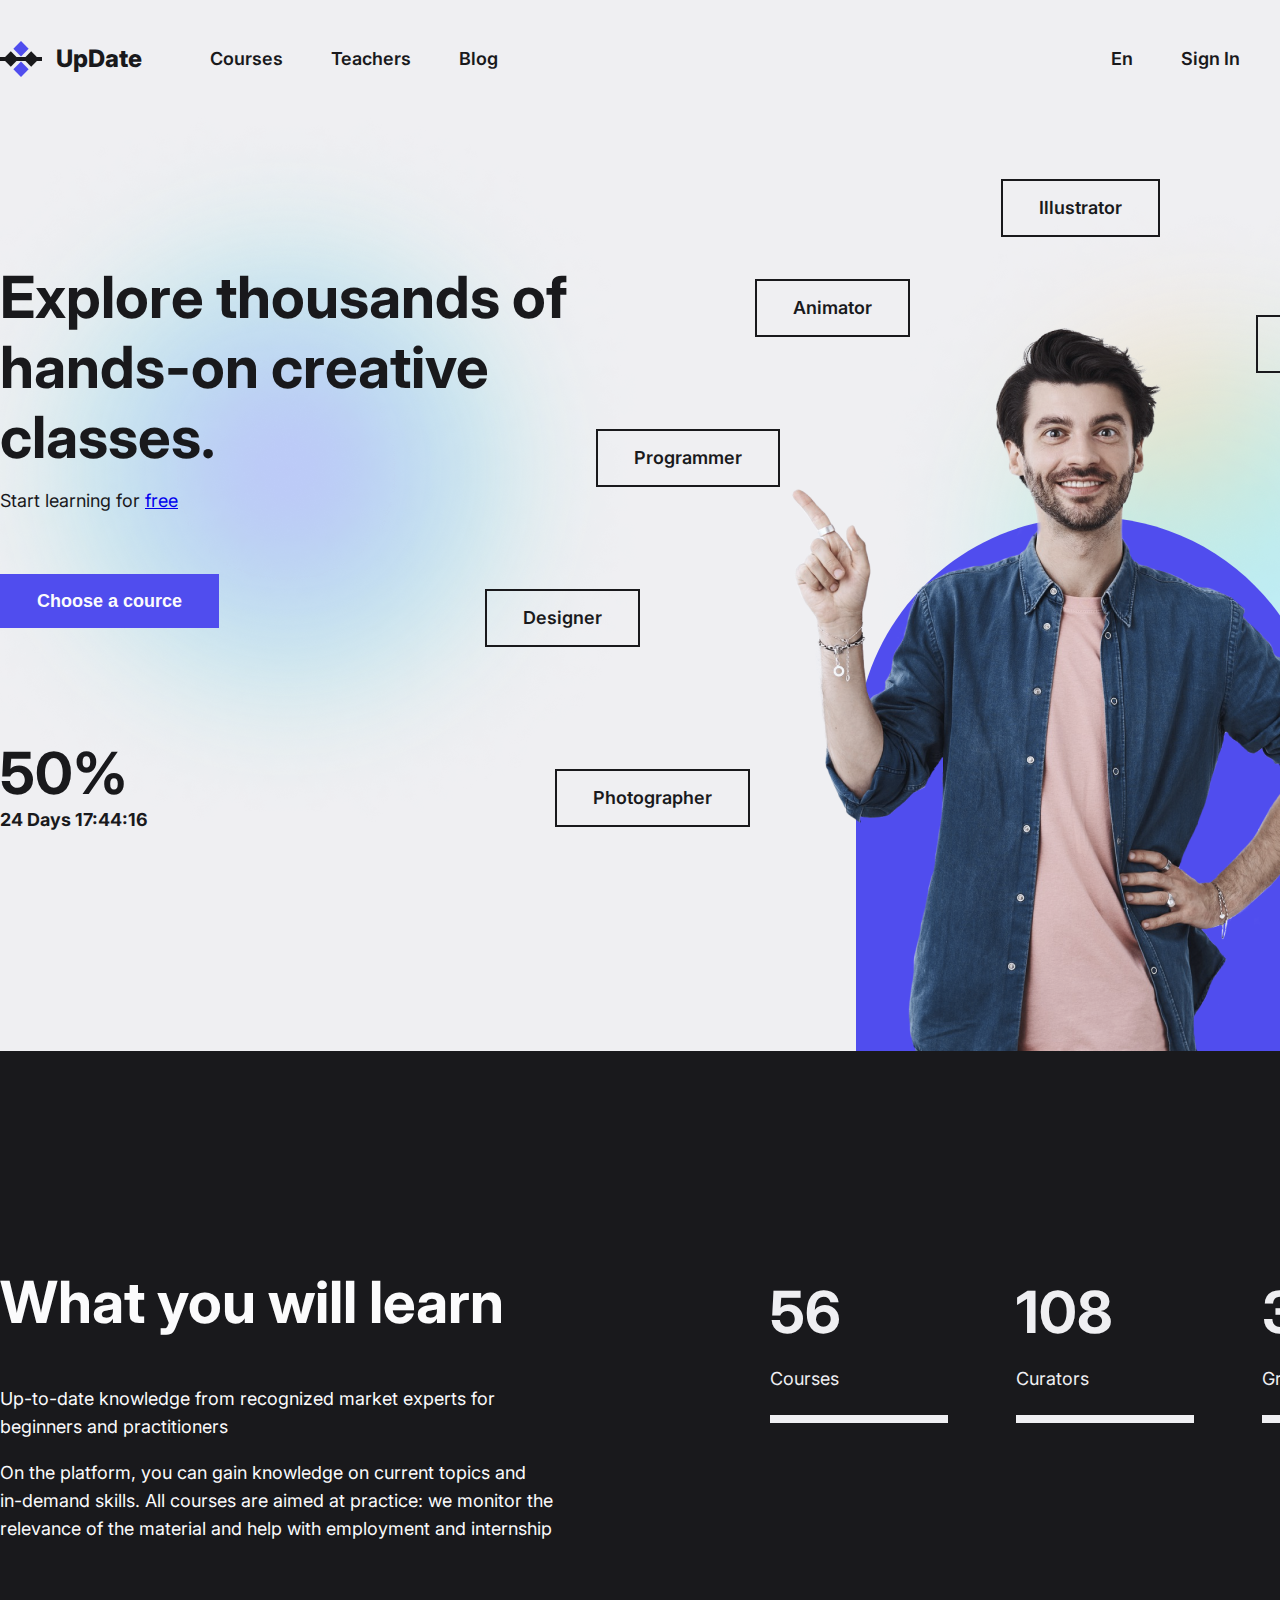
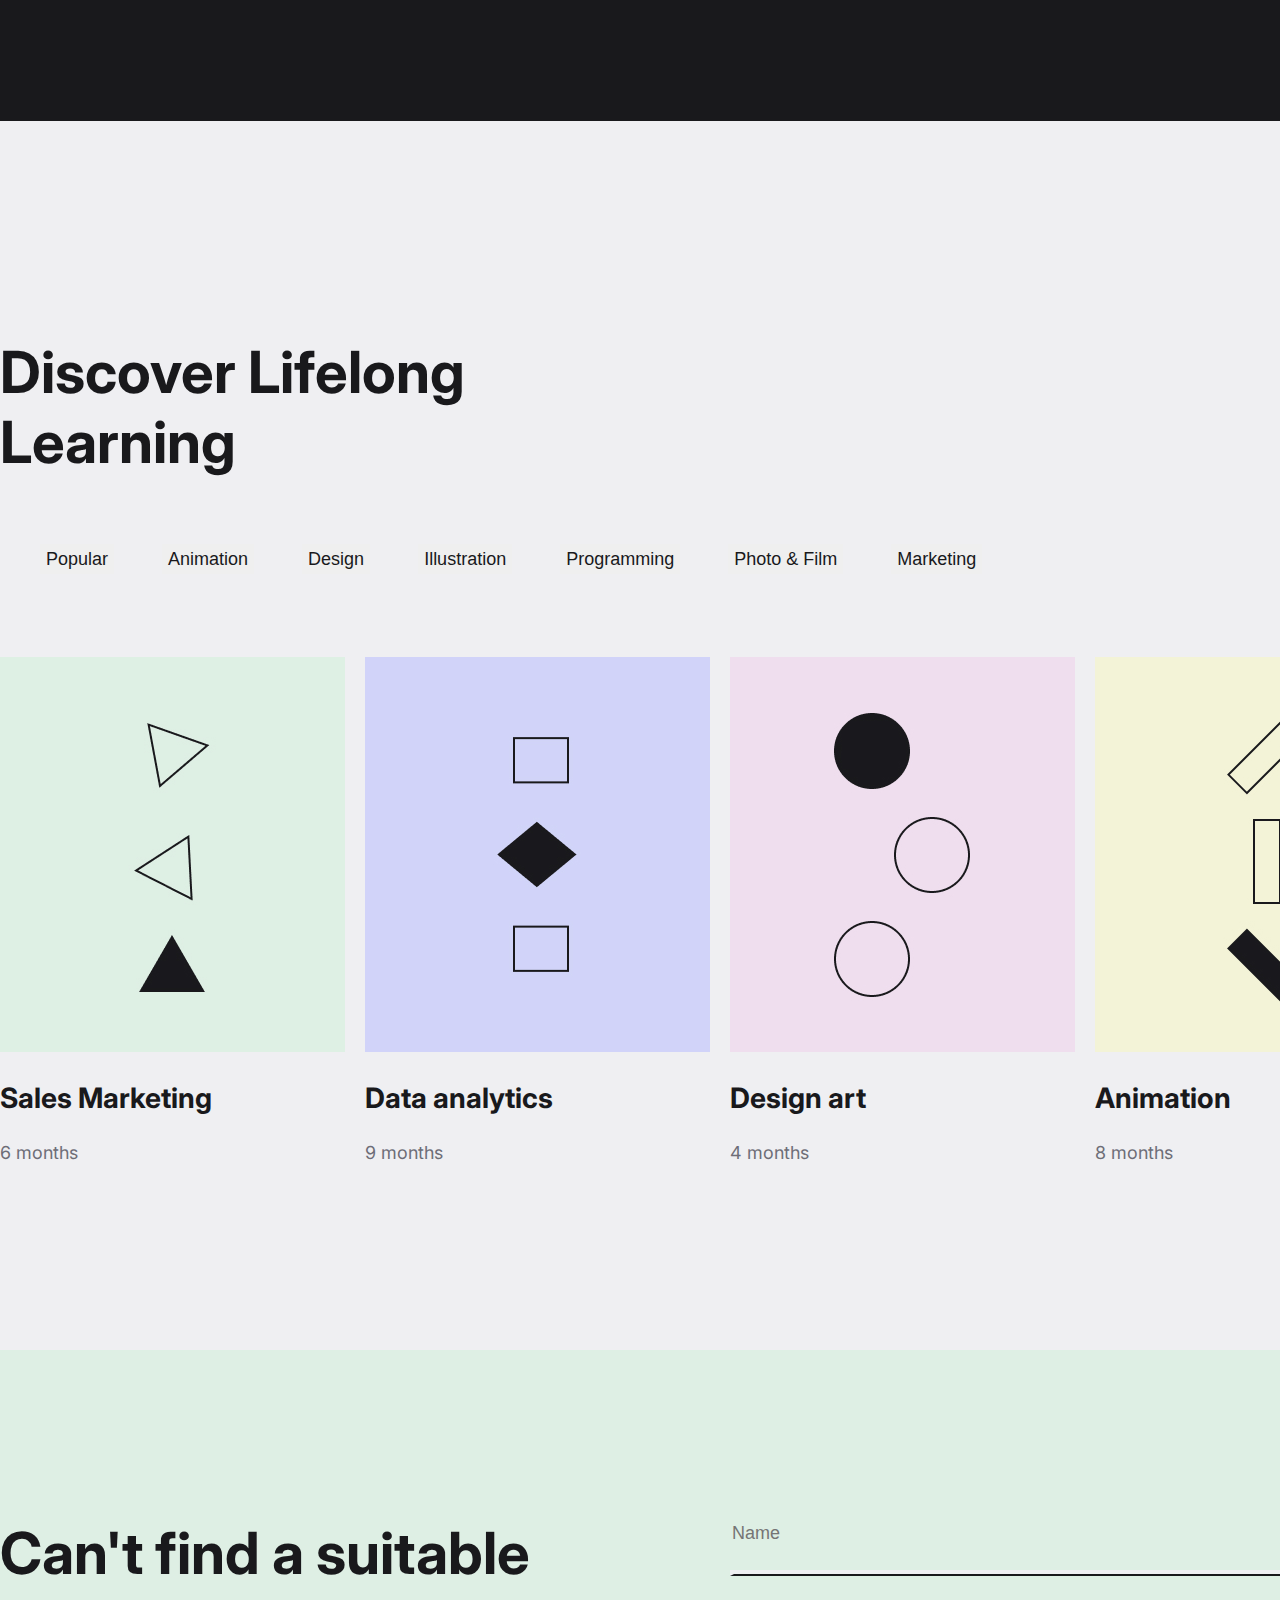
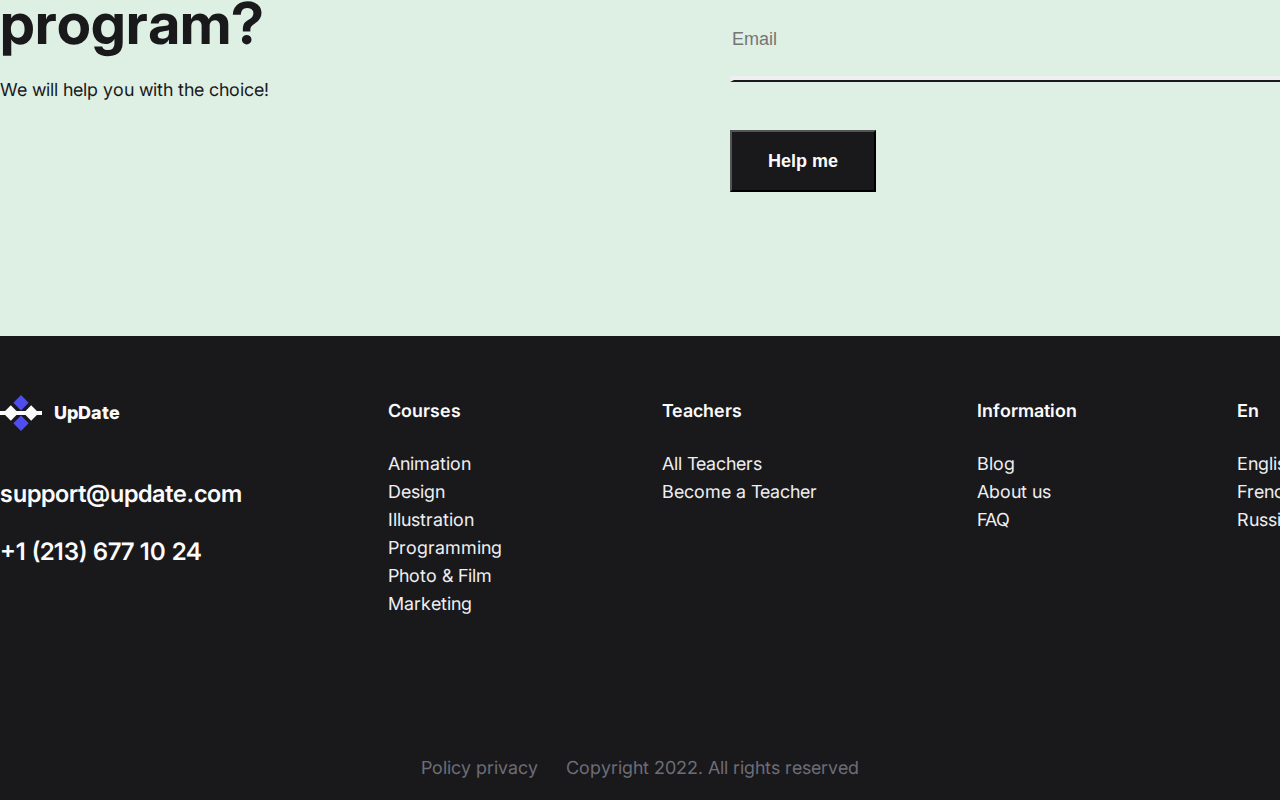
==== index.html @ d8fbc421 "lesson" ====
<!doctype html>
<html lang="en">
<head>
    <meta charset="UTF-8">
    <meta name="viewport"
          content="width=device-width, user-scalable=no, initial-scale=1.0, maximum-scale=1.0, minimum-scale=1.0">
    <meta http-equiv="X-UA-Compatible" content="ie=edge">
    <link rel="preconnect" href="https://fonts.googleapis.com">
    <link rel="preconnect" href="https://fonts.gstatic.com" crossorigin>
    <link href="https://fonts.googleapis.com/css2?family=Inter:opsz,wght@14..32,100..900&display=swap" rel="stylesheet">
    <link rel="stylesheet" href="css/style.css">
    <title>Document</title>
</head>
<body>
<header class="container header">
    <div class="header__box">
        <a class="logo" href="index.html">
            <img src="./img/logo_.svg" alt="logo">
            UpDate
        </a>
        <nav class="nav">
            <ul class="nav__list">
                <li>
                    <a class="nav__list__link" href="#">Courses</a>
                </li>
                <li>
                    <a class="nav__list__link" href="#">Teachers</a>
                </li>
                <li>
                    <a class="nav__list__link" href="#">Blog</a>
                </li>
            </ul>

        </nav>
    </div>
    <div class="btn__box">
        <a class="btn__box__link" href="#">En</a>
        <a class="btn__box__link" href="#">Sign In</a>
        <a class="btn__box__btn" href="#">Trial free</a>
    </div>


</header>
<main>
    <section class="offer container">
        <div class="offer__holder">
            <h1 class="offer__title">Explore thousands of hands-on creative classes.</h1>
            <p class="offer__description">Start learning for <a href="#">free</a></p>
            <button class="button">Choose a cource</button>
            <p class="offer__sale">50%</p>
            <p class="offer__time">
                <time>24 Days 17:44:16</time>
            </p>
        </div>
        <ul class="offer__list">
            <li class="offer__marketer offer__list__decor">Marketer</li>
            <li class="offer__illustrator offer__list__decor">Illustrator</li>
            <li class="offer__animator offer__list__decor">Animator</li>
            <li class="offer__programmer offer__list__decor">Programmer</li>
            <li class="offer__designer offer__list__decor">Designer</li>
            <li class="offer__photographer offer__list__decor">Photographer</li>
        </ul>
    </section>

    <section class="container__black">
        <div class="learn container">
            <div class="learn__text">
                <h2 class="learn__title">What you will learn</h2>
                <p class="learn__description1">Up-to-date knowledge from recognized market experts for beginners and
                    practitioners</p>
                <p class="learn__description">On the platform, you can gain knowledge on current topics and
                    <br>in-demand skills. All courses are aimed at practice: we monitor the relevance of the material
                    and
                    help
                    with
                    employment and internship</p>
            </div>
            <div class="learn__counter">
                <div class="learn__counter-item">
                    <p class="learn__counter-number">56</p>
                    <p class="learn__counter-description">Courses</p>
                    <hr>
                </div>
                <div class="learn__counter-item">
                    <p class="learn__counter-number">108</p>
                    <p class="learn__counter-description">Curators</p>
                    <hr>
                </div>
                <div class="learn__counter-item">
                    <p class="learn__counter-number">3 723</p>
                    <p class="learn__counter-description">Graduates</p>
                    <hr>
                </div>
            </div>
        </div>

    </section>
    <section class="discover container">
        <h2 class="discover__title">Discover Lifelong Learning</h2>
        <div class="discover__list">
            <ul class="discover__list-text">
                <li>
                    <button class="discover__btn">Popular</button>
                </li>
                <li>
                    <button class="discover__btn">Animation</button>
                </li>
                <li>
                    <button class="discover__btn">Design</button>
                </li>
                <li>
                    <button class="discover__btn">Illustration</button>
                </li>
                <li>
                    <button class="discover__btn">Programming</button>
                </li>
                <li>
                    <button class="discover__btn">Photo & Film</button>
                </li>
                <li>
                    <button class="discover__btn">Marketing</button>
                </li>
            </ul>
            <a class="discover__btn-more" href="#">See more <img src="./img/see_more.svg" alt="see_more"></a></div>


        <div class="discover__card">
            <article class="discover__card-item"><img class="discover__img" src="./img/image_sales%20marketing.jpg"
                                                      alt="Sales Marketing">
                <h3 class="discover__card-title">Sales Marketing</h3>
                <p class="discover__card-length">6 months</p>
            </article>
            <article class="discover__card-item"><img class="discover__img" src="./img/image_data%20analytics.jpg"
                                                      alt="Data analytics">
                <h3 class="discover__card-title">Data analytics</h3>
                <p class="discover__card-length">9 months</p>
            </article>
            <article class="discover__card-item"><img class="discover__img" src="./img/image_design%20art.jpg"
                                                      alt="Design art">
                <h3 class="discover__card-title">Design art</h3>
                <p class="discover__card-length">4 months</p>
            </article>
            <article class="discover__card-item"><img class="discover__img" src="./img/image_animation%20(1).jpg"
                                                      alt="Animation">
                <h3 class="discover__card-title">Animation </h3>
                <p class="discover__card-length">8 months</p>
            </article>
        </div>
    </section>

    <section class="container__blue">
        <div class="find-program container">
            <div class="find-program__text">
                <h2 class="find-program__title">Can't find a suitable program?</h2>
                <p class="find-program__description">We will help you with the choice!</p>
            </div>

            <form action="https://fom.in.ua/echo" class="find-program__form">
                <label class="label__text" for="name"></label>
                <input class="input__text" type="text" name="name" id="name" placeholder="Name" required>
                <hr class="find__line">
                <label class="label__text" for="email"></label>

                <input class="input__text" type="email" name="email" id="email" placeholder="Email" required>
                <hr class="find__line">
                <button class="find-program__button">Help me</button>
            </form>
        </div>
    </section>
</main>
<footer class="container__black">
    <div class="footer__box container">
        <div class="footer__list">
            <a class="footer__list__logo" href="index.html">
                <img src="./img/logo.svg" style="width: 42px" alt="logo">
                UpDate </a>
            <a class="footer__list__text1" href="mailto:support@update.com">support@update.com</a>
            <a class="footer__list__text2" href="tel:12136771024">+1 (213) 677 10 24</a>
        </div>
        <div class="sitemap">
            <div class="sitemap__about">
                <h6 class="sitemap__title">Courses</h6>
                <ul class="sitemap__list">
                    <li><a class="site__map__text" href="#">Animation</a></li>
                    <li><a class="site__map__text" href="#">Design</a></li>
                    <li><a class="site__map__text" href="#">Illustration</a></li>
                    <li><a class="site__map__text" href="#">Programming</a></li>
                    <li><a class="site__map__text" href="#">Photo & Film</a></li>
                    <li><a class="site__map__text" href="#">Marketing</a></li>
                </ul>
            </div>
            <div class="sitemap__about">
                <h6 class="sitemap__title">Teachers</h6>
                <ul class="sitemap__list">
                    <li><a class="site__map__text" href="#">All Teachers</a></li>
                    <li><a class="site__map__text" href="#">Become a Teacher</a></li>

                </ul>
            </div>
            <div class="sitemap__about">
                <h6 class="sitemap__title">Information</h6>
                <ul class="sitemap__list">
                    <li><a class="site__map__text" href="#">Blog</a></li>
                    <li><a class="site__map__text" href="#">About us</a></li>
                    <li><a class="site__map__text" href="#">FAQ</a></li>
                </ul>
            </div>
            <div class="sitemap__about">
                <h6 class="sitemap__title">En</h6>
                <ul class="sitemap__list">
                    <li><a class="site__map__text" href="#">English</a></li>
                    <li><a class="site__map__text" href="#">French</a></li>
                    <li><a class="site__map__text" href="#">Russian</a></li>
                </ul>
            </div>
        </div>
    </div>
    <div class="copyright">
        <a class="copyright__text" href="#">Policy privacy</a>
        <p class="copyright__text__copy">Copyright 2022. All rights reserved</p>
    </div>

</footer>
</body>
</html>
---- css/style.css ----
body {
    background: #EFEFF2;
    margin: 0;
    color: #19191C;
    font: 400 18px/28px Inter, sans-serif;
}

.container {
    width: 1440px;
    margin: 0 auto;
}

/*header*/
.header {
    display: flex;
    padding: 36px 0 0;
    justify-content: space-between;
}

.header__box {
    display: flex;
    align-items: center;
    gap: 68px;
}

.logo {
    font-weight: 800;
    font-size: 24px;
    line-height: 30px;
    display: flex;
    gap: 14px;
    color: #19191C;
    text-decoration: none;
    align-items: center;
}

.nav__list {
    display: flex;
    list-style: none;
    gap: 48px;
    padding: 0;
    margin: 0;
    font-size: 18px;
    line-height: 22px;
    font-weight: 600;

}

.nav__list__link {
    color: #19191C;
    text-decoration: none;
}

.btn__box {
    display: flex;
    gap: 48px;
    align-items: center;
}

.btn__box__link {
    color: #19191C;
    font-size: 18px;
    line-height: 22px;
    font-weight: 600;
    text-decoration: none;
}

.btn__box__btn {
    background: #19191C;
    color: #EFEFF2;
    padding: 12px 37px;
    font-size: 18px;
    line-height: 22px;
    font-weight: 700;
    text-decoration: none;
}

/*section1*/

.offer {
    display: flex;
    justify-content: space-between;
    align-items: flex-start;
    padding: 0 0 220px;
    background: url("../img/man.png") 100% 100% no-repeat, url("../img/rectangle.svg") 88% 100% no-repeat, url("../img/ellipse2.png") 100% 40% no-repeat;


}

.offer__holder {
    width: 648px;
    background: url("../img/ellipse1.png") 100% 100% no-repeat;
    padding-top: 180px;
}

.offer__title {

    font-size: 58px;
    line-height: 70px;
    font-weight: 700;
    color: #19191C;
    margin: 0 0 18px;
}

.offer__description {
    margin: 0 0 62px;
    font-size: 18px;
    line-height: 22px;
    font-weight: 400;
}

.button {
    color: #FBFBFC;
    background: #504DEE;
    font-size: 18px;
    line-height: 22px;
    font-weight: 700;
    padding: 16px 37px;
    margin: 0 0 110px;
    border: none;
}

.offer__sale {
    color: #19191C;
    font-size: 58px;
    line-height: 71px;
    font-weight: 700;
    margin: 0;
}

.offer__time {
    color: #19191C;
    font-size: 18px;
    line-height: 22px;
    font-weight: 700;
    margin: 0;
}

.offer__list {

    margin-top: 137px;
    list-style: none;
    position: relative;

}

.offer__marketer {
    position: absolute;
    top: 96px;
    right: 30px;


}

.offer__illustrator {
    position: absolute;
    top: -40px;
    right: 280px;
}

.offer__animator {
    position: absolute;
    top: 60px;
    right: 530px;
}

.offer__programmer {
    position: absolute;
    top: 210px;
    right: 660px;
}

.offer__designer {
    position: absolute;
    top: 370px;
    right: 800px;
}

.offer__photographer {
    position: absolute;
    top: 550px;
    right: 690px;
}

.offer__list__decor {
    position: absolute;
    border: 2px solid #19191C;
    padding: 16px 36px;
    color: #19191C;
    font-size: 18px;
    line-height: 22px;
    font-weight: 600;
}

/*section2*/
.learn {
    display: flex;
    justify-content: space-between;
}

.learn__text {
    width: 570px;
    padding-bottom: 160px;
    padding-top: 168px;
}

.learn__title {
    font-size: 58px;
    font-weight: 700;
    line-height: 70px;
    color: #FBFBFC;
}

.learn__description {
    font-size: 18px;
    font-weight: 400;
    line-height: 28px;
    color: #FBFBFC;
}

.learn__description1 {
    font-size: 18px;
    font-weight: 400;
    line-height: 28px;
    color: #FBFBFC;
}

.learn__counter {
    display: flex;
    justify-content: space-between;
    padding-top: 168px;
    gap: 68px;
}

.learn__counter-item {
    width: 178px;
    text-align: left;
}

.learn__counter-number {
    font-size: 58px;
    font-weight: 700;
    line-height: 70px;
    text-align: left;
    color: #EFEFF2;
    margin-bottom: 0;
}

.learn__counter-description {
    color: #EFEFF2;
    font-size: 18px;
    font-weight: 400;
    line-height: 28px;
    text-align: left;
    margin-bottom: 0;

}

hr {
    margin-top: 22px;
    border: 4px solid #EFEFF2;
}

/*3*/
.discover {
    padding-top: 168px;
}

.discover__title {
    width: 594px;
    font-size: 58px;
    font-weight: 700;
    line-height: 70px;
    text-align: left;

}

.discover__list {
    display: flex;
    justify-content: space-between;
    margin-bottom: 65px;

}

.discover__list-text {
    display: flex;
    justify-content: space-between;
    list-style: none;
    align-items: flex-start;
    gap: 48px;

}

.discover__btn {
    color: #19191C;
    font-size: 18px;
    font-weight: 400;
    line-height: 28px;
    text-align: left;
    text-decoration: none;
    border: none;
}

.discover__btn-more {
    display: flex;
    font-size: 18px;
    font-weight: 700;
    line-height: 22px;
    text-align: right;
    color: #19191C;
    align-items: center;
    gap: 18px;
    text-decoration: none;
    border: none;
}

.discover__card {
    display: flex;
    justify-content: space-between;
}

.discover__card-item {
    font-size: 24px;
    font-weight: 700;
    line-height: 26px;
    color: #19191C;
    margin-bottom: 165px;
}

.discover__card-length {
    color: #6D6D77;
    font-size: 18px;
    font-weight: 400;
    line-height: 28px;
    margin-top: 11px;

}

.discover__img {
    height: 395px;
}

.container__blue {
    background-color: #DEEFE4;
}

.find-program {
    padding-top: 168px;
    display: flex;
    justify-content: space-between;
}

.find-program__text {
    width: 800px;
}

.find-program__title {
    font-size: 58px;
    font-weight: 700;
    line-height: 70px;
    margin: 0;
    color: #19191C;
}

.find-program__description {
    color: #19191C;
    font-size: 18px;
    font-weight: 400;
    line-height: 28px;
    text-align: left;
    margin-bottom: 232px;
}

.find-program__form {
    width: 710px;
}

.label__text {
    color: #19191C;
    font-size: 18px;
    font-weight: 400;
    line-height: 28px;

}

.input__text {
    background: none;
    border: none;
    font-size: 18px;
    font-weight: 400;
    line-height: 28px;
    color: #19191C;
}

.find__line {
    border-bottom: 2px solid #19191C;
    width: 710px;
    margin-bottom: 48px;
}

.find-program__button {
    margin-bottom: 20px;
    background: #19191C;
    color: #FBFBFC;
    font-size: 18px;
    font-weight: 700;
    line-height: 22px;
    padding: 18px 36px;
}

/*footer*/
.container__black {
    background-color: #19191C;
    color: #FBFBFC;
}

.footer__box {
    display: flex;
    flex-direction: row;
    justify-content: flex-start;
}


.footer__list__logo {
    display: flex;
    text-decoration: none;
    color: #FBFBFC;
    font-size: 18px;
    font-weight: 800;
    line-height: 22px;
    margin-top: 59px;
    align-items: center;
    gap: 12px;

}

.footer__list__text1 {
    display: flex;
    text-decoration: none;
    color: #FBFBFC;
    font-size: 24px;
    font-weight: 600;
    line-height: 30px;
    margin-top: 48px;
    margin-bottom: 28px;
    margin-right: 146px;
}

.footer__list__text2 {
    text-decoration: none;
    color: #FBFBFC;
    font-size: 24px;
    font-weight: 600;
    line-height: 30px;

}

.sitemap {
    display: flex;
    margin-top: 22px;
    justify-content: space-between;
    gap: 160px

}


.sitemap__title {
    font-size: 18px;
    font-weight: 600;
    line-height: 22px;
    color: #FBFBFC;
    margin-bottom: 28px;
    text-align: start;

}

.sitemap__list {
    list-style: none;
    font-size: 18px;
    line-height: 28px;
    font-weight: 400;
    text-align: start;
    padding: 0;
}

.site__map__text {
    font-size: 18px;
    line-height: 28px;
    font-weight: 400;
    text-decoration: none;
    color: #EFEFF2;
    padding-bottom: 12px;
    text-align: start;

}


.copyright {
    display: flex;
    align-items: center;
    justify-content: center;
    gap: 28px;
    margin-top: 100px;
}

.copyright__text {
    color: #6D6D77;
    font-size: 18px;
    font-weight: 400;
    line-height: 28px;
    text-decoration: none;

}

.copyright__text__copy {
    color: #6D6D77;
    font-size: 18px;
    font-weight: 400;
    line-height: 28px;
}
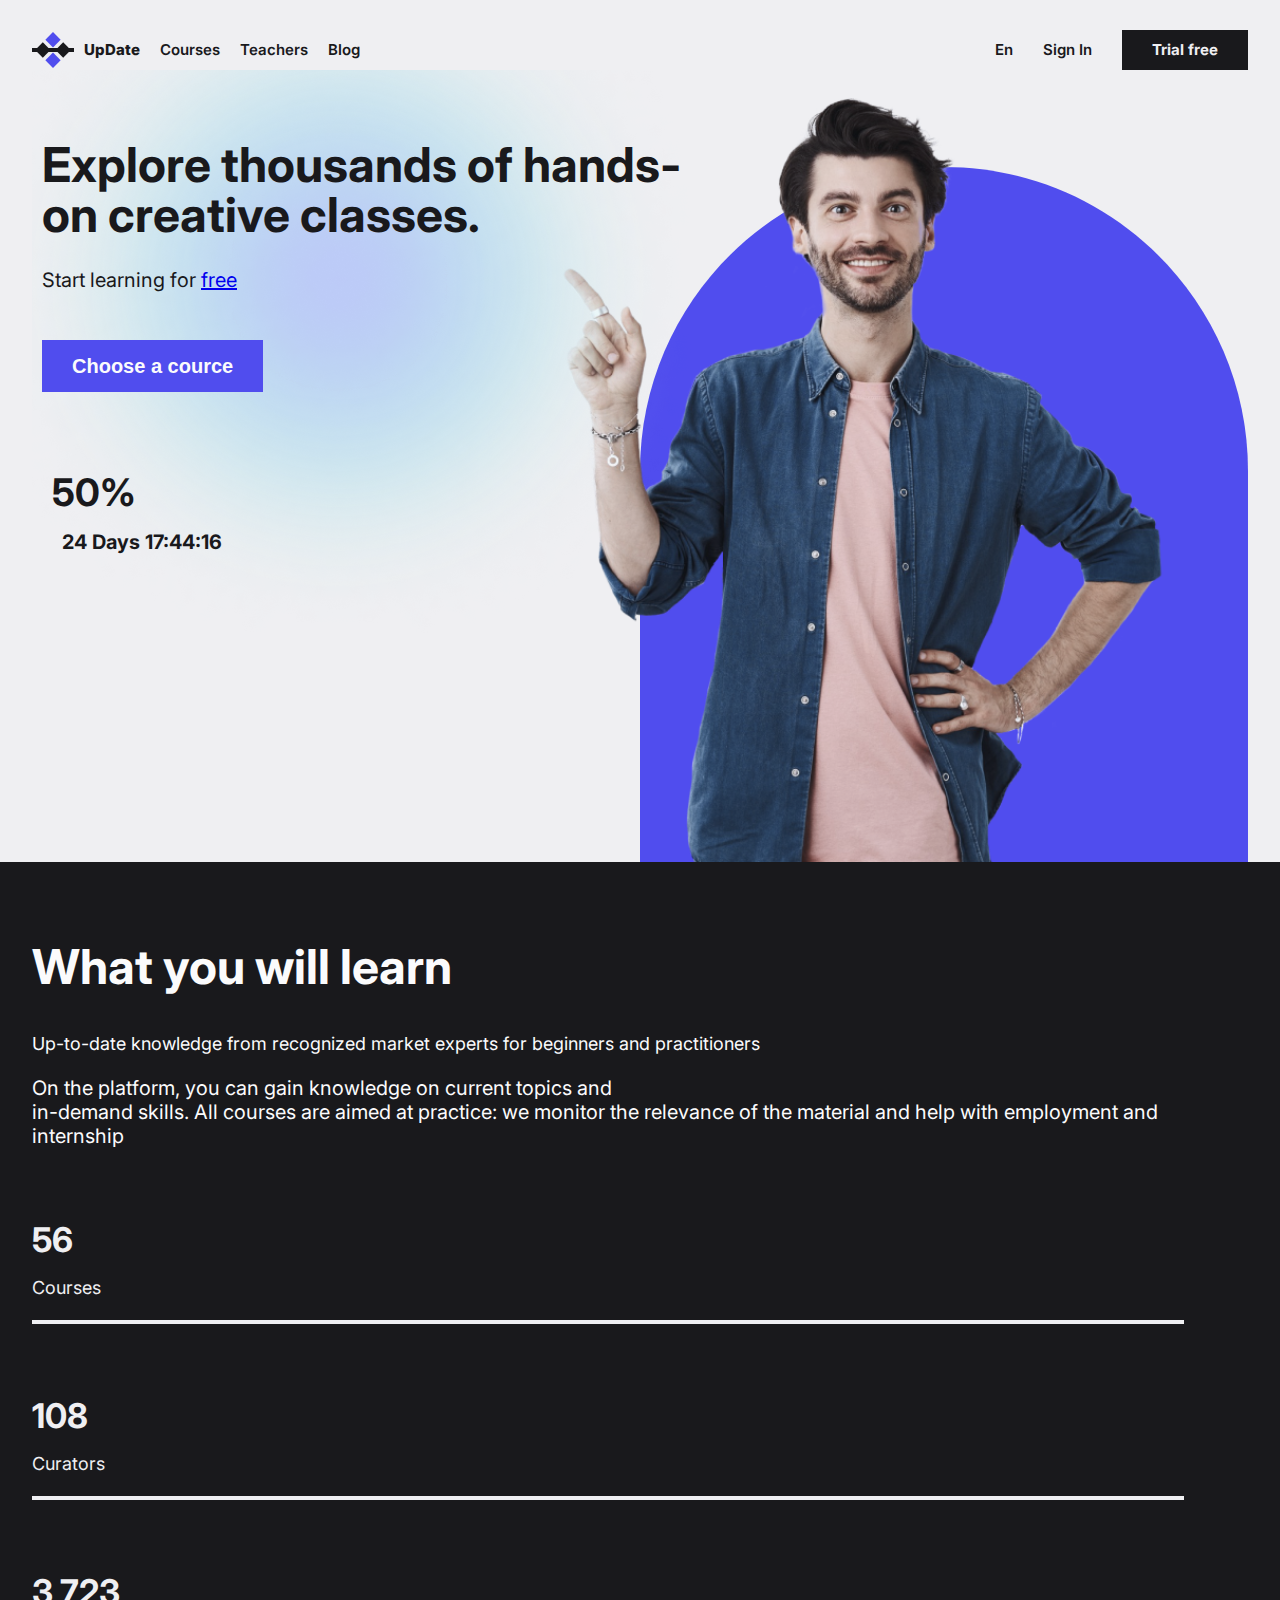
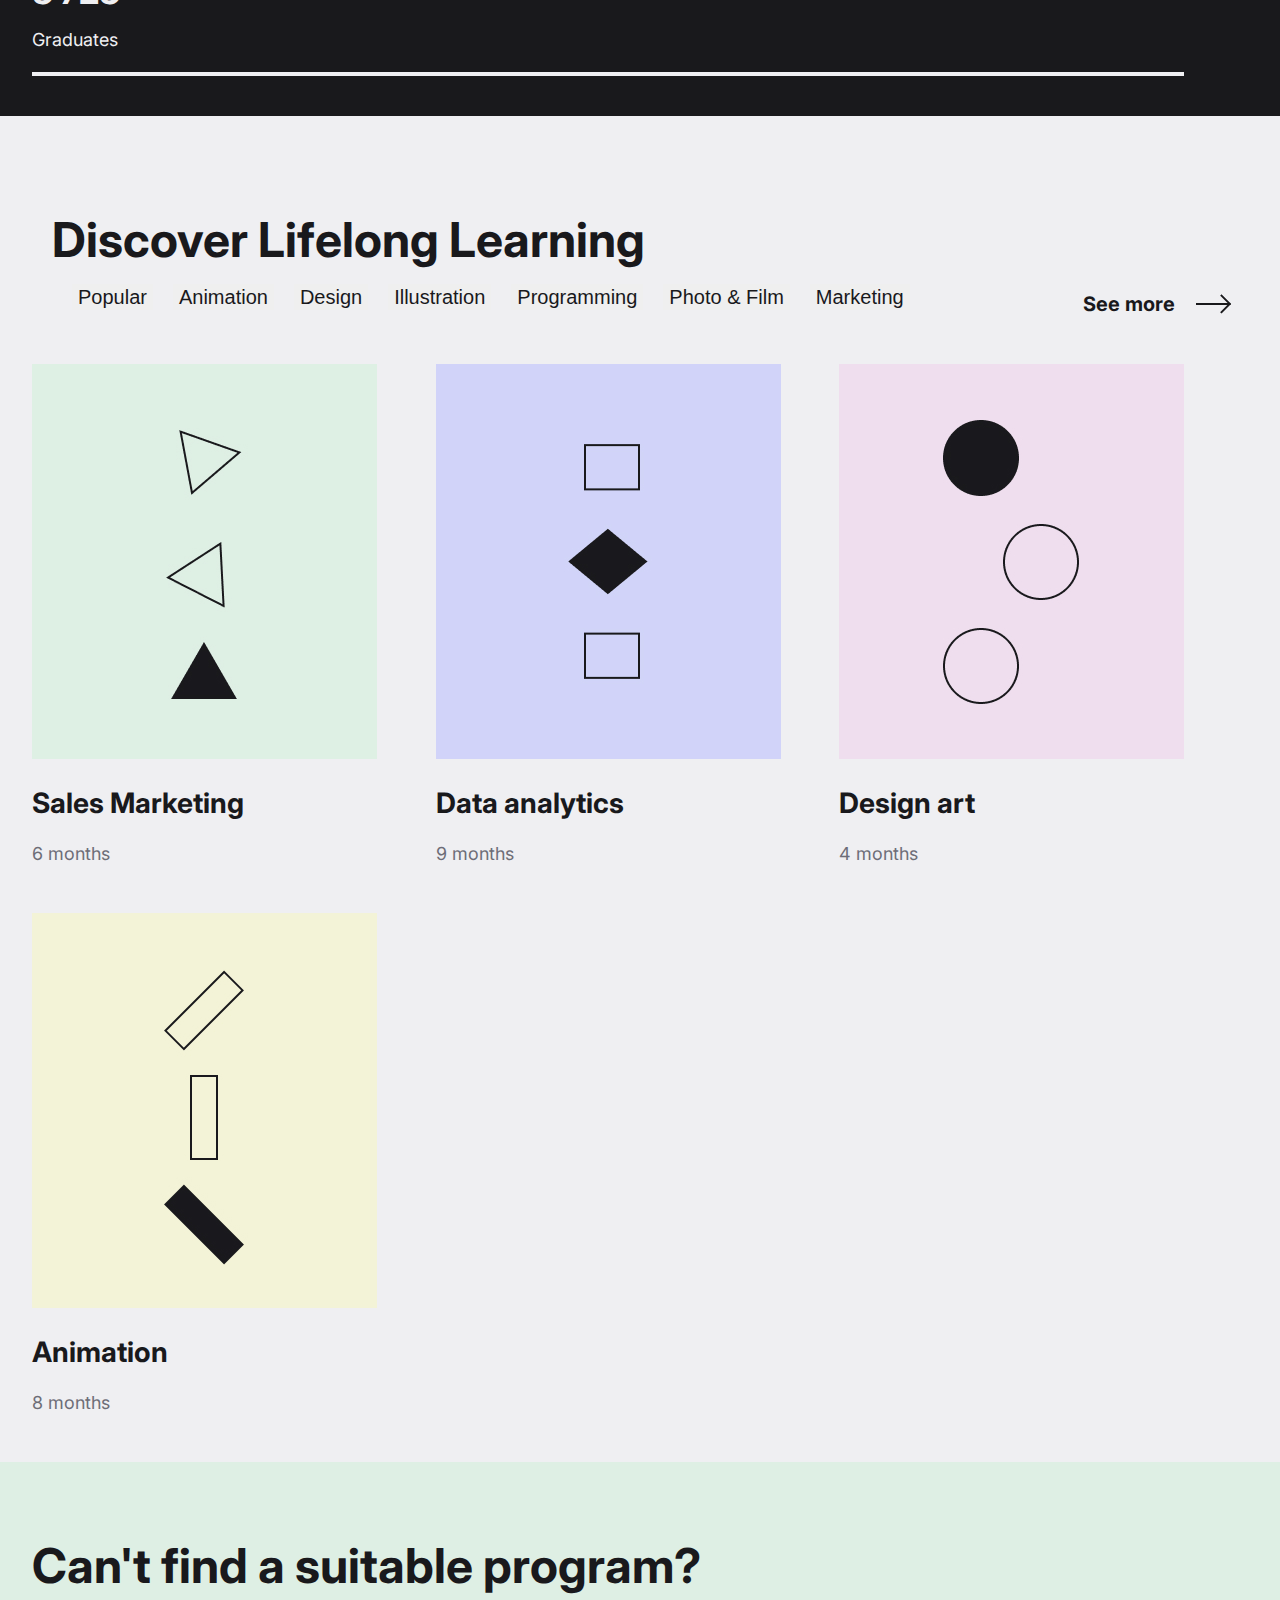
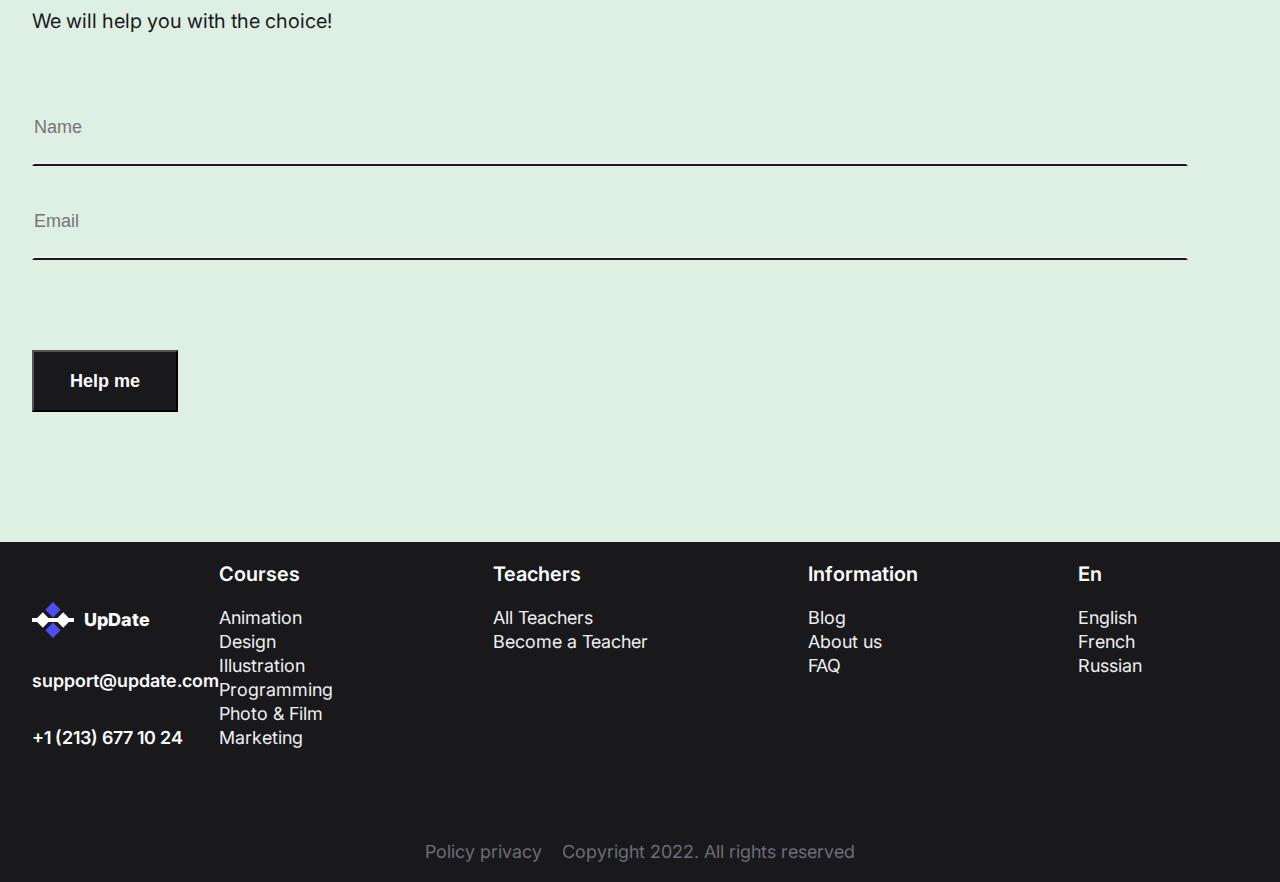
==== commit 2d1e4a0f: "hw-12" ====
--- a/index.html
+++ b/index.html
@@ -15,60 +15,61 @@
 <header class="container header">
     <div class="header__box">
         <a class="logo" href="index.html">
-            <img src="./img/logo_.svg" alt="logo">
+            <img src="./img/logo_.svg" alt="company__logo">
             UpDate
         </a>
-        <nav class="nav">
+        <nav class="nav" role="navigation">
             <ul class="nav__list">
                 <li>
-                    <a class="nav__list__link" href="#">Courses</a>
-                </li>
-                <li>
-                    <a class="nav__list__link" href="#">Teachers</a>
-                </li>
-                <li>
-                    <a class="nav__list__link" href="#">Blog</a>
+                    <a class="nav__list__link" href="#" role="button">Courses</a>
+                </li>
+                <li>
+                    <a class="nav__list__link" href="#" role="button">Teachers</a>
+                </li>
+                <li>
+                    <a class="nav__list__link" href="#" role="button">Blog</a>
                 </li>
             </ul>
 
         </nav>
     </div>
     <div class="btn__box">
-        <a class="btn__box__link" href="#">En</a>
-        <a class="btn__box__link" href="#">Sign In</a>
-        <a class="btn__box__btn" href="#">Trial free</a>
+        <a class="btn__box__link" href="#" role="button">En</a>
+        <a class="btn__box__link" href="#" role="button">Sign In</a>
+        <a class="btn__box__btn" href="#" role="button">Trial free</a>
     </div>
 
 
 </header>
-<main>
+<main role="main">
     <section class="offer container">
         <div class="offer__holder">
-            <h1 class="offer__title">Explore thousands of hands-on creative classes.</h1>
-            <p class="offer__description">Start learning for <a href="#">free</a></p>
-            <button class="button">Choose a cource</button>
-            <p class="offer__sale">50%</p>
+            <h1 class="offer__title" tabindex="0" title="h1">Explore thousands of hands-on creative classes.</h1>
+            <p class="offer__description" tabindex="0">Start learning for <a href="#" role="navigation">free</a></p>
+            <button class="button" role="button">Choose a cource</button>
+            <p class="offer__sale" tabindex="0">50%</p>
             <p class="offer__time">
-                <time>24 Days 17:44:16</time>
+                <time tabindex="0">24 Days 17:44:16</time>
             </p>
         </div>
         <ul class="offer__list">
-            <li class="offer__marketer offer__list__decor">Marketer</li>
-            <li class="offer__illustrator offer__list__decor">Illustrator</li>
-            <li class="offer__animator offer__list__decor">Animator</li>
-            <li class="offer__programmer offer__list__decor">Programmer</li>
-            <li class="offer__designer offer__list__decor">Designer</li>
-            <li class="offer__photographer offer__list__decor">Photographer</li>
+            <li class="offer__marketer offer__list__decor" tabindex="0">Marketer</li>
+            <li class="offer__illustrator offer__list__decor" tabindex="0">Illustrator</li>
+            <li class="offer__animator offer__list__decor" tabindex="0">Animator</li>
+            <li class="offer__programmer offer__list__decor" tabindex="0">Programmer</li>
+            <li class="offer__designer offer__list__decor" tabindex="0">Designer</li>
+            <li class="offer__photographer offer__list__decor" tabindex="0">Photographer</li>
         </ul>
     </section>
 
     <section class="container__black">
         <div class="learn container">
             <div class="learn__text">
-                <h2 class="learn__title">What you will learn</h2>
-                <p class="learn__description1">Up-to-date knowledge from recognized market experts for beginners and
+                <h2 class="learn__title" tabindex="0">What you will learn</h2>
+                <p class="learn__description1" tabindex="0">Up-to-date knowledge from recognized market experts for
+                    beginners and
                     practitioners</p>
-                <p class="learn__description">On the platform, you can gain knowledge on current topics and
+                <p class="learn__description" tabindex="0">On the platform, you can gain knowledge on current topics and
                     <br>in-demand skills. All courses are aimed at practice: we monitor the relevance of the material
                     and
                     help
@@ -76,17 +77,17 @@
                     employment and internship</p>
             </div>
             <div class="learn__counter">
-                <div class="learn__counter-item">
+                <div class="learn__counter-item" tabindex="0">
                     <p class="learn__counter-number">56</p>
                     <p class="learn__counter-description">Courses</p>
                     <hr>
                 </div>
-                <div class="learn__counter-item">
+                <div class="learn__counter-item" tabindex="0">
                     <p class="learn__counter-number">108</p>
                     <p class="learn__counter-description">Curators</p>
                     <hr>
                 </div>
-                <div class="learn__counter-item">
+                <div class="learn__counter-item" tabindex="0">
                     <p class="learn__counter-number">3 723</p>
                     <p class="learn__counter-description">Graduates</p>
                     <hr>
@@ -96,52 +97,57 @@
 
     </section>
     <section class="discover container">
-        <h2 class="discover__title">Discover Lifelong Learning</h2>
+        <h2 class="discover__title" tabindex="0">Discover Lifelong Learning</h2>
         <div class="discover__list">
             <ul class="discover__list-text">
                 <li>
-                    <button class="discover__btn">Popular</button>
-                </li>
-                <li>
-                    <button class="discover__btn">Animation</button>
-                </li>
-                <li>
-                    <button class="discover__btn">Design</button>
-                </li>
-                <li>
-                    <button class="discover__btn">Illustration</button>
-                </li>
-                <li>
-                    <button class="discover__btn">Programming</button>
-                </li>
-                <li>
-                    <button class="discover__btn">Photo & Film</button>
-                </li>
-                <li>
-                    <button class="discover__btn">Marketing</button>
+                    <button class="discover__btn" role="button">Popular</button>
+                </li>
+                <li>
+                    <button class="discover__btn" role="button">Animation</button>
+                </li>
+                <li>
+                    <button class="discover__btn" role="button">Design</button>
+                </li>
+                <li>
+                    <button class="discover__btn" role="button">Illustration</button>
+                </li>
+                <li>
+                    <button class="discover__btn" role="button">Programming</button>
+                </li>
+                <li>
+                    <button class="discover__btn" role="button">Photo & Film</button>
+                </li>
+                <li>
+                    <button class="discover__btn" role="button">Marketing</button>
                 </li>
             </ul>
-            <a class="discover__btn-more" href="#">See more <img src="./img/see_more.svg" alt="see_more"></a></div>
+            <a class="discover__btn-more" href="#" role="button">See more <img src="./img/see_more.svg" alt="see_more"></a>
+        </div>
 
 
         <div class="discover__card">
-            <article class="discover__card-item"><img class="discover__img" src="./img/image_sales%20marketing.jpg"
-                                                      alt="Sales Marketing">
+            <article class="discover__card-item" tabindex="0"><img class="discover__img"
+                                                                   src="./img/image_sales%20marketing.jpg"
+                                                                   alt="Sales Marketing">
                 <h3 class="discover__card-title">Sales Marketing</h3>
                 <p class="discover__card-length">6 months</p>
             </article>
-            <article class="discover__card-item"><img class="discover__img" src="./img/image_data%20analytics.jpg"
-                                                      alt="Data analytics">
+            <article class="discover__card-item" tabindex="0"><img class="discover__img"
+                                                                   src="./img/image_data%20analytics.jpg"
+                                                                   alt="Data analytics">
                 <h3 class="discover__card-title">Data analytics</h3>
                 <p class="discover__card-length">9 months</p>
             </article>
-            <article class="discover__card-item"><img class="discover__img" src="./img/image_design%20art.jpg"
-                                                      alt="Design art">
+            <article class="discover__card-item" tabindex="0"><img class="discover__img"
+                                                                   src="./img/image_design%20art.jpg"
+                                                                   alt="Design art">
                 <h3 class="discover__card-title">Design art</h3>
                 <p class="discover__card-length">4 months</p>
             </article>
-            <article class="discover__card-item"><img class="discover__img" src="./img/image_animation%20(1).jpg"
-                                                      alt="Animation">
+            <article class="discover__card-item" tabindex="0"><img class="discover__img"
+                                                                   src="./img/image_animation%20(1).jpg"
+                                                                   alt="Animation">
                 <h3 class="discover__card-title">Animation </h3>
                 <p class="discover__card-length">8 months</p>
             </article>
@@ -151,73 +157,75 @@
     <section class="container__blue">
         <div class="find-program container">
             <div class="find-program__text">
-                <h2 class="find-program__title">Can't find a suitable program?</h2>
-                <p class="find-program__description">We will help you with the choice!</p>
+                <h2 class="find-program__title" tabindex="0">Can't find a suitable program?</h2>
+                <p class="find-program__description" tabindex="0">We will help you with the choice!</p>
             </div>
 
             <form action="https://fom.in.ua/echo" class="find-program__form">
-                <label class="label__text" for="name"></label>
-                <input class="input__text" type="text" name="name" id="name" placeholder="Name" required>
+                <label class="label__text" for="name" aria-label="name"></label>
+                <input class="input__text" role="alertdialog" type="text" name="name" id="name" placeholder="Name"
+                       required>
                 <hr class="find__line">
-                <label class="label__text" for="email"></label>
-
-                <input class="input__text" type="email" name="email" id="email" placeholder="Email" required>
+                <label class="label__text" for="email" aria-label="email"></label>
+
+                <input class="input__text" role="alertdialog" type="email" name="email" id="email" placeholder="Email"
+                       required>
                 <hr class="find__line">
-                <button class="find-program__button">Help me</button>
+                <button class="find-program__button" role="button">Help me</button>
             </form>
         </div>
     </section>
 </main>
 <footer class="container__black">
-    <div class="footer__box container">
+    <div class="footer__box container" role="navigation">
         <div class="footer__list">
-            <a class="footer__list__logo" href="index.html">
+            <a class="footer__list__logo" href="index.html" role="link">
                 <img src="./img/logo.svg" style="width: 42px" alt="logo">
                 UpDate </a>
-            <a class="footer__list__text1" href="mailto:support@update.com">support@update.com</a>
-            <a class="footer__list__text2" href="tel:12136771024">+1 (213) 677 10 24</a>
+            <a class="footer__list__text1" href="mailto:support@update.com" role="button">support@update.com</a>
+            <a class="footer__list__text2" href="tel:12136771024" role="button">+1 (213) 677 10 24</a>
         </div>
         <div class="sitemap">
             <div class="sitemap__about">
-                <h6 class="sitemap__title">Courses</h6>
-                <ul class="sitemap__list">
-                    <li><a class="site__map__text" href="#">Animation</a></li>
-                    <li><a class="site__map__text" href="#">Design</a></li>
-                    <li><a class="site__map__text" href="#">Illustration</a></li>
-                    <li><a class="site__map__text" href="#">Programming</a></li>
-                    <li><a class="site__map__text" href="#">Photo & Film</a></li>
-                    <li><a class="site__map__text" href="#">Marketing</a></li>
-                </ul>
-            </div>
-            <div class="sitemap__about">
-                <h6 class="sitemap__title">Teachers</h6>
-                <ul class="sitemap__list">
-                    <li><a class="site__map__text" href="#">All Teachers</a></li>
-                    <li><a class="site__map__text" href="#">Become a Teacher</a></li>
-
-                </ul>
-            </div>
-            <div class="sitemap__about">
-                <h6 class="sitemap__title">Information</h6>
-                <ul class="sitemap__list">
-                    <li><a class="site__map__text" href="#">Blog</a></li>
-                    <li><a class="site__map__text" href="#">About us</a></li>
-                    <li><a class="site__map__text" href="#">FAQ</a></li>
-                </ul>
-            </div>
-            <div class="sitemap__about">
-                <h6 class="sitemap__title">En</h6>
-                <ul class="sitemap__list">
-                    <li><a class="site__map__text" href="#">English</a></li>
-                    <li><a class="site__map__text" href="#">French</a></li>
-                    <li><a class="site__map__text" href="#">Russian</a></li>
+                <h6 class="sitemap__title" tabindex="0">Courses</h6>
+                <ul class="sitemap__list">
+                    <li><a class="site__map__text" href="#" role="button">Animation</a></li>
+                    <li><a class="site__map__text" href="#" role="button">Design</a></li>
+                    <li><a class="site__map__text" href="#" role="button">Illustration</a></li>
+                    <li><a class="site__map__text" href="#" role="button">Programming</a></li>
+                    <li><a class="site__map__text" href="#" role="button">Photo & Film</a></li>
+                    <li><a class="site__map__text" href="#" role="button">Marketing</a></li>
+                </ul>
+            </div>
+            <div class="sitemap__about">
+                <h6 class="sitemap__title" tabindex="0">Teachers</h6>
+                <ul class="sitemap__list">
+                    <li><a class="site__map__text" href="#" role="button">All Teachers</a></li>
+                    <li><a class="site__map__text" href="#" role="button">Become a Teacher</a></li>
+
+                </ul>
+            </div>
+            <div class="sitemap__about">
+                <h6 class="sitemap__title" tabindex="0">Information</h6>
+                <ul class="sitemap__list">
+                    <li><a class="site__map__text" href="#" role="button">Blog</a></li>
+                    <li><a class="site__map__text" href="#" role="button">About us</a></li>
+                    <li><a class="site__map__text" href="#" role="button">FAQ</a></li>
+                </ul>
+            </div>
+            <div class="sitemap__about">
+                <h6 class="sitemap__title" tabindex="0">En</h6>
+                <ul class="sitemap__list">
+                    <li><a class="site__map__text" href="#" role="button">English</a></li>
+                    <li><a class="site__map__text" href="#" role="button">French</a></li>
+                    <li><a class="site__map__text" href="#" role="button">Russian</a></li>
                 </ul>
             </div>
         </div>
     </div>
     <div class="copyright">
-        <a class="copyright__text" href="#">Policy privacy</a>
-        <p class="copyright__text__copy">Copyright 2022. All rights reserved</p>
+        <a class="copyright__text" href="#" role="link">Policy privacy</a>
+        <p class="copyright__text__copy" role="button">Copyright 2022. All rights reserved</p>
     </div>
 
 </footer>
--- a/css/style.css
+++ b/css/style.css
@@ -279,7 +279,6 @@
     display: flex;
     justify-content: space-between;
     margin-bottom: 65px;
-
 }
 
 .discover__list-text {
@@ -287,7 +286,8 @@
     justify-content: space-between;
     list-style: none;
     align-items: flex-start;
-    gap: 48px;
+    gap: 40px;
+    margin: 0;
 
 }
 
@@ -309,7 +309,7 @@
     text-align: right;
     color: #19191C;
     align-items: center;
-    gap: 18px;
+    gap: 19px;
     text-decoration: none;
     border: none;
 }
@@ -317,6 +317,7 @@
 .discover__card {
     display: flex;
     justify-content: space-between;
+    margin: 0;
 }
 
 .discover__card-item {
@@ -518,3 +519,1193 @@
     font-weight: 400;
     line-height: 28px;
 }
+
+@media (min-width: 360px) {
+
+    .container {
+        width: 360px;
+    }
+
+    /*header*/
+    .header {
+        width: 95vw;
+        display: flex;
+        flex-wrap: wrap;
+        padding: 30px 0 0;
+    }
+
+    .header__box {
+        gap: 20px;
+    }
+
+    .logo {
+        font-size: 15px;
+        line-height: 20px;
+        gap: 10px;
+    }
+
+    .nav {
+        display: flex;
+        flex-wrap: wrap;
+    }
+
+    .nav__list {
+        display: flex;
+        gap: 20px;
+        font-size: 15px;
+        line-height: 20px;
+
+    }
+
+
+    .btn__box {
+        display: flex;
+        gap: 30px;
+        flex-wrap: wrap;
+        justify-content: center;
+    }
+
+    .btn__box__link {
+        font-size: 15px;
+        line-height: 20px;
+    }
+
+    .btn__box__btn {
+        padding: 10px 30px;
+        font-size: 15px;
+        line-height: 20px;
+    }
+
+    /*section1*/
+    .offer {
+        width: 95vw;
+        display: flex;
+        flex-wrap: wrap;
+        background: bottom right/100% url("../img/man.png") no-repeat, bottom right/45% url("../img/rectangle.svg") no-repeat;
+
+    }
+
+    .offer__holder {
+        background: url("../img/ellipse1.png") 70% 50% no-repeat;
+        padding: 70px 10px;
+    }
+
+    .offer__title {
+        font-size: 42px;
+        line-height: 50px;
+        margin: 0 0 20px;
+    }
+
+    .offer__description {
+        margin: 0 0 40px;
+        font-size: 18px;
+        line-height: 20px;
+    }
+
+    .button {
+        font-size: 18px;
+        line-height: 22px;
+        padding: 15px 30px;
+        margin: 0 0 60px;
+    }
+
+    .offer__sale {
+        font-size: 38px;
+        line-height: 40px;
+        margin: 0;
+    }
+
+    .offer__time {
+        font-size: 18px;
+        line-height: 20px;
+        margin: 0;
+    }
+
+    .offer__list {
+        display: flex;
+        flex-wrap: wrap;
+        margin-top: 10px;
+
+    }
+
+    .offer__marketer {
+        display: flex;
+        flex-wrap: wrap;
+        top: -80px;
+        right: -270px;
+    }
+
+    .offer__illustrator {
+        display: flex;
+        flex-wrap: wrap;
+        top: -60px;
+        right: -150px;
+    }
+
+
+    .offer__programmer {
+        position: absolute;
+        top: 0;
+        right: -120px;
+    }
+
+    .offer__animator {
+        position: absolute;
+        top: 60px;
+        right: -55px;
+    }
+
+    .offer__designer {
+        position: absolute;
+        top: 120px;
+        right: -80px;
+    }
+
+    .offer__photographer {
+        position: absolute;
+        top: 180px;
+        right: -135px;
+    }
+
+    .offer__list__decor {
+        position: absolute;
+        padding: 7px 7px;
+        font-size: 15px;
+        line-height: 18px;
+    }
+
+    /*section2*/
+    .learn {
+        width: 90vw;
+        display: flex;
+        flex-wrap: wrap;
+        padding: 10px 0;
+    }
+
+    .learn__text {
+        padding: 15px 0 15px 0;
+        margin: 0;
+    }
+
+    .learn__title {
+        font-size: 40px;
+        line-height: 40px;
+    }
+
+    .learn__description1 {
+        font-size: 15px;
+        line-height: 20px;
+    }
+
+    .learn__description {
+        font-size: 15px;
+        line-height: 20px;
+    }
+
+    .learn__counter {
+        display: flex;
+        flex-wrap: wrap;
+        padding-top: 0;
+        gap: 10px;
+    }
+
+    .learn__counter-item {
+        width: 90vw;
+    }
+
+    .learn__counter-number {
+        font-size: 32px;
+        line-height: 30px;
+    }
+
+    .learn__counter-description {
+        font-size: 14px;
+        line-height: 20px;
+    }
+
+    hr {
+        margin: 10px 0 10px 0;
+        border: 2px solid #EFEFF2;
+    }
+
+    /*3*/
+    .discover {
+        width: 95vw;
+        padding-top: 40px;
+    }
+
+    .discover__title {
+        width: 95vw;
+        font-size: 42px;
+        line-height: 40px;
+        margin: 8px;
+    }
+
+    .discover__list {
+        display: flex;
+        flex-wrap: wrap;
+        margin: 0;
+        width: 90vw;
+    }
+
+    .discover__list-text {
+        display: flex;
+        flex-wrap: wrap;
+        gap: 10px;
+    }
+
+    .discover__btn {
+        font-size: 18px;
+        line-height: 20px;
+    }
+
+    .discover__btn-more {
+        font-size: 18px;
+        line-height: 20px;
+        gap: 10px;
+        margin-bottom: 10px;
+    }
+
+    .discover__card {
+        display: flex;
+        flex-wrap: wrap;
+        width: 90vw;
+    }
+
+    .discover__card-item {
+        font-size: 20px;
+        line-height: 20px;
+        margin-bottom: 20px;
+    }
+
+    .discover__card-length {
+        font-size: 15px;
+        line-height: 20px;
+        margin-top: 8px;
+    }
+
+    /*section4*/
+    .find-program {
+        width: 95vw;
+        padding: 40px 0;
+        display: flex;
+        flex-wrap: wrap;
+    }
+
+
+    .find-program__title {
+        font-size: 40px;
+        line-height: 40px;
+        margin: 0;
+    }
+
+    .find-program__description {
+        font-size: 18px;
+        line-height: 20px;
+        margin-bottom: 60px;
+    }
+
+    .find-program__form {
+        width: 90vw;
+    }
+
+    .label__text {
+        line-height: 20px;
+
+    }
+
+    .find__line {
+        width: 95vw;
+        margin-bottom: 30px;
+    }
+
+    .find-program__button {
+        margin: 40px 0;
+    }
+
+    /*footer*/
+    .footer__box {
+        display: flex;
+        flex-wrap: wrap;
+        width: 95vw;
+    }
+
+    .footer__list {
+        margin: 20px 0 20px 0;
+    }
+
+    .footer__list__logo {
+        font-size: 15px;
+        line-height: 20px;
+        margin-top: 20px;
+        gap: 10px;
+    }
+
+    .footer__list__text1 {
+        font-size: 15px;
+        line-height: 20px;
+        margin: 20px 0 20px 0;
+    }
+
+    .footer__list__text2 {
+        font-size: 15px;
+        line-height: 20px;
+    }
+
+    .sitemap {
+        display: flex;
+        flex-wrap: wrap;
+        margin: 0;
+        flex-direction: row;
+    }
+
+    .sitemap__about {
+        margin: 0;
+    }
+
+    .sitemap__title {
+        font-size: 15px;
+        line-height: 20px;
+        margin: 15px 0;
+    }
+
+
+    .sitemap__list {
+        font-size: 15px;
+        line-height: 20px;
+        margin: 0;
+    }
+
+    .site__map__text {
+        font-size: 15px;
+        line-height: 20px;
+        padding-bottom: 8px;
+        margin: 0;
+
+    }
+
+
+    .copyright {
+        display: flex;
+        align-items: center;
+        justify-content: center;
+        gap: 15px;
+        margin-top: 50px;
+    }
+
+    .copyright__text {
+        font-size: 12px;
+        line-height: 18px;
+
+    }
+
+    .copyright__text__copy {
+
+        font-size: 12px;
+        line-height: 18px;
+    }
+
+}
+
+@media (min-width: 700px) {
+    .container {
+        width: 95vw;
+    }
+
+    /*section1*/
+    .offer {
+        width: 90vw;
+        background: bottom right/100% url("../img/man.png") no-repeat, bottom right/50% url("../img/rectangle.svg") no-repeat;
+
+    }
+
+    .offer__holder {
+        background: url("../img/ellipse1.png") 100% 100% no-repeat;
+    }
+
+    .offer__title {
+        font-size: 48px;
+        margin: 0 0 30px;
+    }
+
+    .offer__description {
+        margin: 0 0 50px;
+        font-size: 20px;
+    }
+
+    .button {
+        font-size: 20px;
+        margin: 0 0 70px;
+    }
+
+    .offer__sale {
+        margin: 10px;
+    }
+
+    .offer__time {
+        font-size: 20px;
+        margin: 20px;
+    }
+
+    .offer__list {
+        margin-top: 150px;
+
+    }
+
+    .offer__marketer {
+        top: -200px;
+        right: -650px;
+    }
+
+    .offer__illustrator {
+        top: -270px;
+        right: -470px;
+    }
+
+
+    .offer__programmer {
+        top: -170px;
+        right: -280px;
+    }
+
+    .offer__animator {
+        top: -70px;
+        right: -150px;
+    }
+
+    .offer__designer {
+        top: 30px;
+        right: -200px;
+    }
+
+    .offer__photographer {
+        top: 130px;
+        right: -285px;
+    }
+
+    .offer__list__decor {
+        padding: 10px 10px;
+        font-size: 20px;
+        line-height: 22px;
+    }
+
+    /*section2*/
+    .learn {
+        width: 95vw;
+        padding: 20px 0;
+    }
+
+    .learn__text {
+        padding: 20px 0 20px 0;
+    }
+
+    .learn__title {
+        font-size: 48px;
+        line-height: 50px;
+    }
+
+    .learn__description1 {
+        width: 90vw;
+        font-size: 18px;
+        line-height: 24px;
+    }
+
+    .learn__description {
+        width: 90vw;
+        font-size: 20px;
+        line-height: 24px;
+    }
+
+    .learn__counter {
+        gap: 20px;
+    }
+
+
+    .learn__counter-number {
+        font-size: 34px;
+        line-height: 36px;
+    }
+
+    .learn__counter-description {
+        font-size: 18px;
+        line-height: 24px;
+    }
+
+    hr {
+        margin: 20px 0 20px 0;
+        border: 2px solid #EFEFF2;
+    }
+
+
+    /*3*/
+    .discover {
+        width: 95vw;
+        margin-top: 40px;
+    }
+
+    .discover__title {
+        font-size: 48px;
+        line-height: 48px;
+        margin: 20px;
+    }
+
+    .discover__list {
+        margin: 0;
+        width: 94vw;
+    }
+
+    .discover__list-text {
+        gap: 20px;
+    }
+
+    .discover__btn {
+        font-size: 20px;
+        line-height: 24px;
+    }
+
+    .discover__btn-more {
+        font-size: 20px;
+        line-height: 24px;
+        gap: 20px;
+        margin-bottom: 40px;
+    }
+
+
+    .discover__card-item {
+        font-size: 24px;
+        line-height: 24px;
+        margin-bottom: 30px;
+
+
+    }
+
+    .discover__card-length {
+        font-size: 18px;
+        line-height: 22px;
+        margin-top: 10px;
+    }
+
+    /*section4*/
+    .find-program {
+        width: 95vw;
+        padding: 80px 0;
+
+    }
+
+
+    .find-program__title {
+        font-size: 48px;
+        line-height: 48px;
+    }
+
+    .find-program__description {
+        font-size: 20px;
+        line-height: 22px;
+        margin-bottom: 80px;
+    }
+
+    .find-program__form {
+        width: 85vw;
+    }
+
+    .find__line {
+        width: 90vw;
+        margin-bottom: 40px;
+    }
+
+    .find-program__button {
+        margin: 50px 0;
+    }
+
+    /*footer*/
+    .footer__box {
+        width: 90vw;
+    }
+
+    .footer__list {
+        margin: 30px 0 30px 0;
+    }
+
+    .footer__list__logo {
+        font-size: 18px;
+        line-height: 22px;
+        margin-top: 30px;
+    }
+
+    .footer__list__text1 {
+        font-size: 18px;
+        line-height: 26px;
+        margin: 30px 0 30px 0;
+    }
+
+    .footer__list__text2 {
+        font-size: 18px;
+        line-height: 26px;
+    }
+
+
+    .sitemap__title {
+        font-size: 20px;
+        line-height: 24px;
+        margin: 20px 0;
+    }
+
+
+    .sitemap__list {
+        font-size: 18px;
+        line-height: 24px;
+    }
+
+    .site__map__text {
+        font-size: 18px;
+        line-height: 24px;
+        padding-bottom: 10px;
+    }
+
+
+    .copyright {
+        gap: 20px;
+        margin-top: 40px;
+    }
+
+    .copyright__text {
+        font-size: 18px;
+        line-height: 24px;
+
+    }
+
+    .copyright__text__copy {
+
+        font-size: 18px;
+        line-height: 24px;
+    }
+}
+
+@media (min-width: 1024px) and (max-width: 1430px) {
+    .container {
+        width: 95vw;
+    }
+
+}
+
+@media (min-width: 1440px) {
+    .container {
+        width: 95vw;
+        margin: 0 auto;
+    }
+
+    /*header*/
+    .header {
+        display: flex;
+        padding: 36px 0 0;
+        justify-content: space-between;
+    }
+
+    .header__box {
+        display: flex;
+        align-items: center;
+        gap: 68px;
+    }
+
+    .logo {
+        font-weight: 800;
+        font-size: 24px;
+        line-height: 30px;
+        display: flex;
+        gap: 14px;
+        color: #19191C;
+        text-decoration: none;
+        align-items: center;
+    }
+
+    .nav__list {
+        display: flex;
+        list-style: none;
+        gap: 48px;
+        padding: 0;
+        margin: 0;
+        font-size: 18px;
+        line-height: 22px;
+        font-weight: 600;
+
+    }
+
+    .nav__list__link {
+        color: #19191C;
+        text-decoration: none;
+    }
+
+    .btn__box {
+        display: flex;
+        gap: 48px;
+        align-items: center;
+    }
+
+    .btn__box__link {
+        color: #19191C;
+        font-size: 18px;
+        line-height: 22px;
+        font-weight: 600;
+        text-decoration: none;
+    }
+
+    .btn__box__btn {
+        background: #19191C;
+        color: #EFEFF2;
+        padding: 12px 37px;
+        font-size: 18px;
+        line-height: 22px;
+        font-weight: 700;
+        text-decoration: none;
+    }
+
+    /*section1*/
+    .offer {
+        display: flex;
+        justify-content: space-between;
+        align-items: flex-start;
+        padding: 0 0 220px;
+        background: url("../img/man.png") 100% 100% no-repeat, url("../img/rectangle.svg") 88% 100% no-repeat, url("../img/ellipse2.png") 100% 40% no-repeat;
+
+
+    }
+
+    .offer__holder {
+        width: 648px;
+        background: url("../img/ellipse1.png") 100% 100% no-repeat;
+        padding-top: 180px;
+    }
+
+    .offer__title {
+
+        font-size: 58px;
+        line-height: 70px;
+        font-weight: 700;
+        color: #19191C;
+        margin: 0 0 18px;
+    }
+
+    .offer__description {
+        margin: 0 0 62px;
+        font-size: 18px;
+        line-height: 22px;
+        font-weight: 400;
+    }
+
+    .button {
+        color: #FBFBFC;
+        background: #504DEE;
+        font-size: 18px;
+        line-height: 22px;
+        font-weight: 700;
+        padding: 16px 37px;
+        margin: 0 0 110px;
+        border: none;
+    }
+
+    .offer__sale {
+        color: #19191C;
+        font-size: 58px;
+        line-height: 71px;
+        font-weight: 700;
+        margin: 0;
+    }
+
+    .offer__time {
+        color: #19191C;
+        font-size: 18px;
+        line-height: 22px;
+        font-weight: 700;
+        margin: 0;
+    }
+
+    .offer__list {
+
+        margin-top: 137px;
+        list-style: none;
+        position: relative;
+
+    }
+
+    .offer__marketer {
+        position: absolute;
+        top: 96px;
+        right: 30px;
+
+
+    }
+
+    .offer__illustrator {
+        position: absolute;
+        top: -40px;
+        right: 280px;
+    }
+
+    .offer__animator {
+        position: absolute;
+        top: 60px;
+        right: 530px;
+    }
+
+    .offer__programmer {
+        position: absolute;
+        top: 210px;
+        right: 660px;
+    }
+
+    .offer__designer {
+        position: absolute;
+        top: 370px;
+        right: 800px;
+    }
+
+    .offer__photographer {
+        position: absolute;
+        top: 550px;
+        right: 690px;
+    }
+
+    .offer__list__decor {
+        position: absolute;
+        border: 2px solid #19191C;
+        padding: 16px 36px;
+        color: #19191C;
+        font-size: 18px;
+        line-height: 22px;
+        font-weight: 600;
+    }
+
+    /*section2*/
+    .learn {
+        display: flex;
+        justify-content: space-between;
+    }
+
+    .learn__text {
+        width: 570px;
+        padding-bottom: 160px;
+        padding-top: 168px;
+    }
+
+    .learn__title {
+        font-size: 58px;
+        font-weight: 700;
+        line-height: 70px;
+        color: #FBFBFC;
+    }
+
+    .learn__description {
+        font-size: 18px;
+        font-weight: 400;
+        line-height: 28px;
+        color: #FBFBFC;
+    }
+
+    .learn__description1 {
+        font-size: 18px;
+        font-weight: 400;
+        line-height: 28px;
+        color: #FBFBFC;
+    }
+
+    .learn__counter {
+        display: flex;
+        justify-content: space-between;
+        padding-top: 168px;
+        gap: 68px;
+    }
+
+    .learn__counter-item {
+        width: 178px;
+        text-align: left;
+    }
+
+    .learn__counter-number {
+        font-size: 58px;
+        font-weight: 700;
+        line-height: 70px;
+        text-align: left;
+        color: #EFEFF2;
+        margin-bottom: 0;
+    }
+
+    .learn__counter-description {
+        color: #EFEFF2;
+        font-size: 18px;
+        font-weight: 400;
+        line-height: 28px;
+        text-align: left;
+        margin-bottom: 0;
+
+    }
+
+    hr {
+        margin-top: 22px;
+        border: 4px solid #EFEFF2;
+    }
+
+    /*3*/
+    .discover {
+        padding-top: 168px;
+    }
+
+    .discover__title {
+        width: 594px;
+        font-size: 58px;
+        font-weight: 700;
+        line-height: 70px;
+        text-align: left;
+
+    }
+
+    .discover__list {
+        display: flex;
+        justify-content: space-between;
+        margin-bottom: 65px;
+    }
+
+    .discover__list-text {
+        display: flex;
+        justify-content: space-between;
+        list-style: none;
+        align-items: flex-start;
+        gap: 40px;
+        margin: 0;
+
+    }
+
+    .discover__btn {
+        color: #19191C;
+        font-size: 18px;
+        font-weight: 400;
+        line-height: 28px;
+        text-align: left;
+        text-decoration: none;
+        border: none;
+    }
+
+
+    .discover__card {
+        display: flex;
+        justify-content: space-between;
+        margin: 0;
+    }
+
+    .discover__card-item {
+        font-size: 24px;
+        font-weight: 700;
+        line-height: 26px;
+        color: #19191C;
+        margin-bottom: 165px;
+    }
+
+    .discover__card-length {
+        color: #6D6D77;
+        font-size: 18px;
+        font-weight: 400;
+        line-height: 28px;
+        margin-top: 11px;
+
+    }
+
+    .discover__img {
+        height: 395px;
+    }
+
+    .container__blue {
+        background-color: #DEEFE4;
+    }
+
+    .find-program {
+        padding-top: 168px;
+        display: flex;
+        justify-content: space-between;
+    }
+
+    .find-program__text {
+        width: 800px;
+    }
+
+    .find-program__title {
+        font-size: 58px;
+        font-weight: 700;
+        line-height: 70px;
+        margin: 0;
+        color: #19191C;
+    }
+
+    .find-program__description {
+        color: #19191C;
+        font-size: 18px;
+        font-weight: 400;
+        line-height: 28px;
+        text-align: left;
+        margin-bottom: 232px;
+    }
+
+    .find-program__form {
+        width: 710px;
+    }
+
+    .label__text {
+        color: #19191C;
+        font-size: 18px;
+        font-weight: 400;
+        line-height: 28px;
+
+    }
+
+    .input__text {
+        background: none;
+        border: none;
+        font-size: 18px;
+        font-weight: 400;
+        line-height: 28px;
+        color: #19191C;
+    }
+
+    .find__line {
+        border-bottom: 2px solid #19191C;
+        width: 710px;
+        margin-bottom: 48px;
+    }
+
+    .find-program__button {
+        margin-bottom: 20px;
+        background: #19191C;
+        color: #FBFBFC;
+        font-size: 18px;
+        font-weight: 700;
+        line-height: 22px;
+        padding: 18px 36px;
+    }
+
+    /*footer*/
+    .container__black {
+        background-color: #19191C;
+        color: #FBFBFC;
+    }
+
+    .footer__box {
+        display: flex;
+        flex-direction: row;
+        justify-content: flex-start;
+    }
+
+
+    .footer__list__logo {
+        display: flex;
+        text-decoration: none;
+        color: #FBFBFC;
+        font-size: 18px;
+        font-weight: 800;
+        line-height: 22px;
+        margin-top: 59px;
+        align-items: center;
+        gap: 12px;
+
+    }
+
+    .footer__list__text1 {
+        display: flex;
+        text-decoration: none;
+        color: #FBFBFC;
+        font-size: 24px;
+        font-weight: 600;
+        line-height: 30px;
+        margin-top: 48px;
+        margin-bottom: 28px;
+        margin-right: 146px;
+    }
+
+    .footer__list__text2 {
+        text-decoration: none;
+        color: #FBFBFC;
+        font-size: 24px;
+        font-weight: 600;
+        line-height: 30px;
+
+    }
+
+    .sitemap {
+        display: flex;
+        margin-top: 22px;
+        justify-content: space-between;
+        gap: 160px
+
+    }
+
+
+    .sitemap__title {
+        font-size: 18px;
+        font-weight: 600;
+        line-height: 22px;
+        color: #FBFBFC;
+        margin-bottom: 28px;
+        text-align: start;
+
+    }
+
+    .sitemap__list {
+        list-style: none;
+        font-size: 18px;
+        line-height: 28px;
+        font-weight: 400;
+        text-align: start;
+        padding: 0;
+    }
+
+    .site__map__text {
+        font-size: 18px;
+        line-height: 28px;
+        font-weight: 400;
+        text-decoration: none;
+        color: #EFEFF2;
+        padding-bottom: 12px;
+        text-align: start;
+
+    }
+
+
+    .copyright {
+        display: flex;
+        align-items: center;
+        justify-content: center;
+        gap: 28px;
+        margin-top: 100px;
+    }
+
+    .copyright__text {
+        color: #6D6D77;
+        font-size: 18px;
+        font-weight: 400;
+        line-height: 28px;
+        text-decoration: none;
+
+    }
+
+    .copyright__text__copy {
+        color: #6D6D77;
+        font-size: 18px;
+        font-weight: 400;
+        line-height: 28px;
+    }
+
+}
+
+a:hover {
+    pointer-events: painted;
+    border-color: #504DEE;
+    color: blue;
+    font-size: 22px;
+}
+
+p:active {
+    font-size: 38px;
+    color: blue;
+}
+
+button:focus {
+    background-color: red;
+
+}